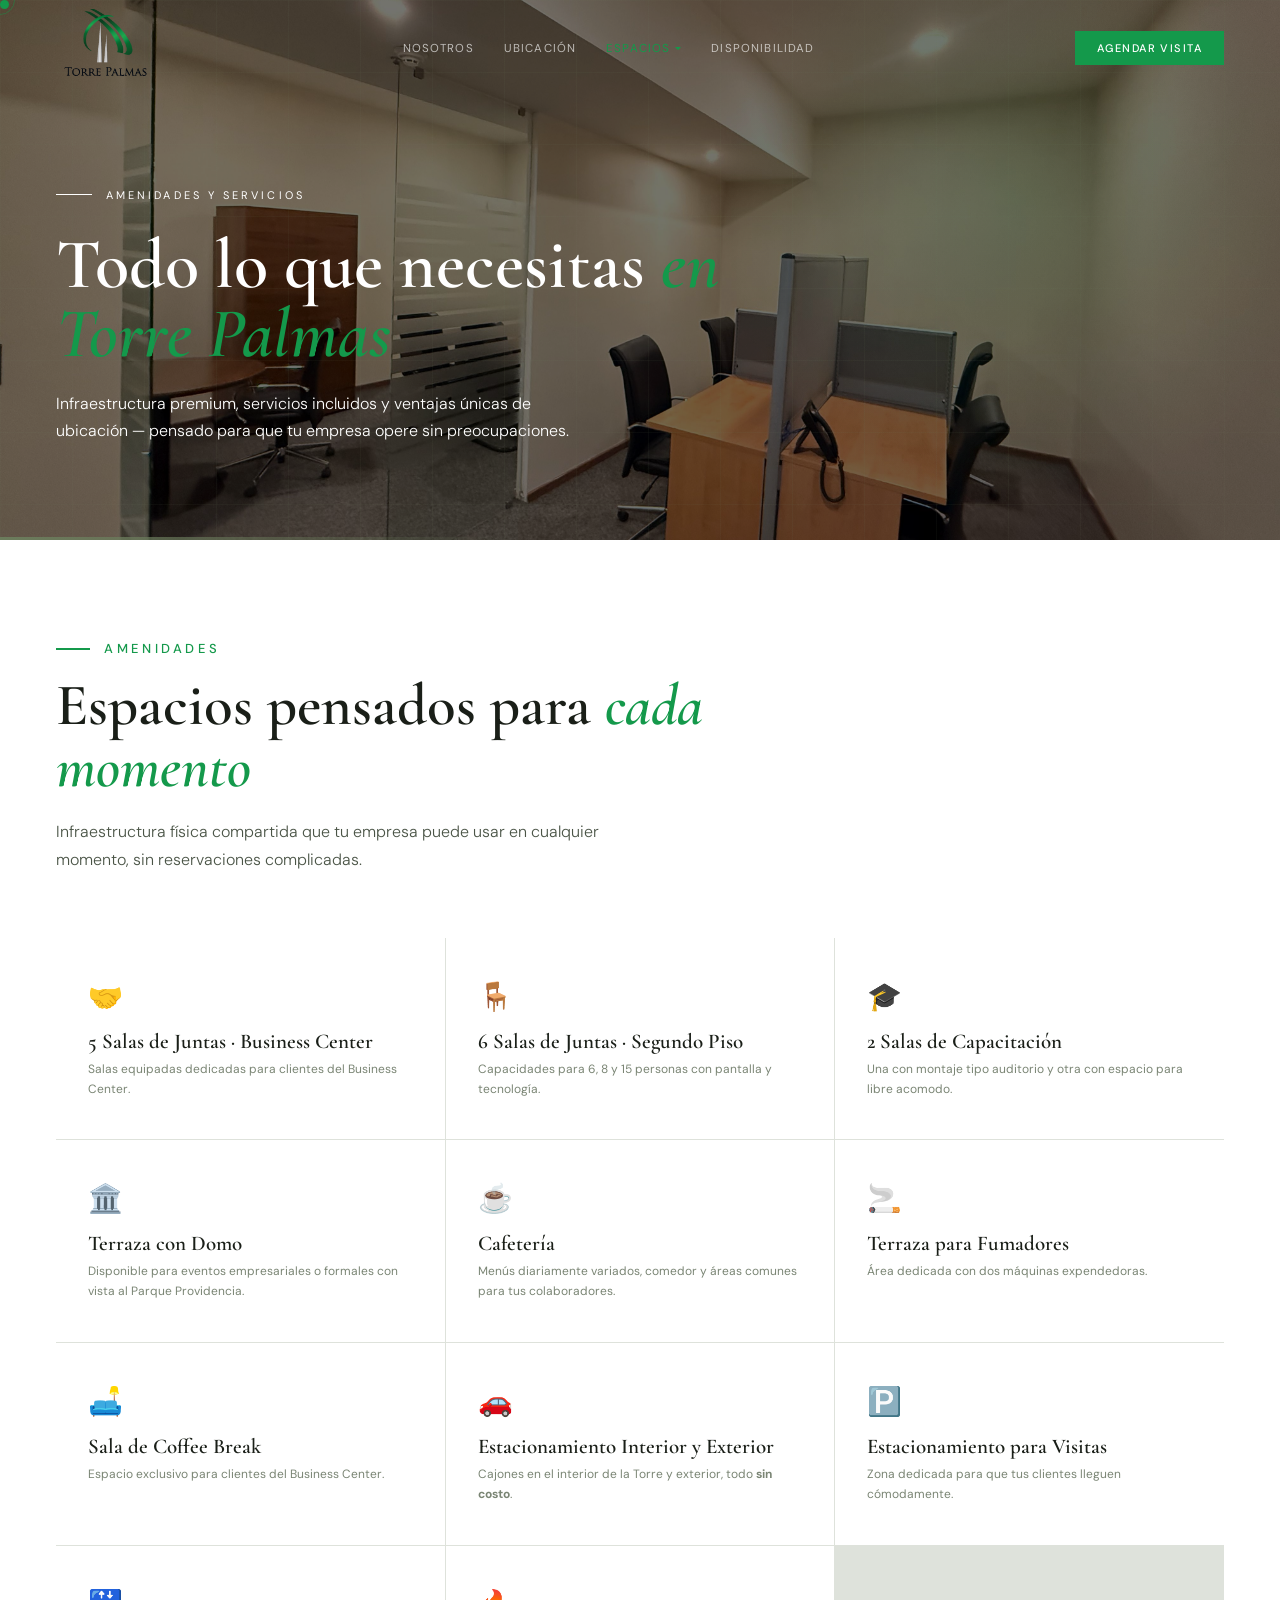
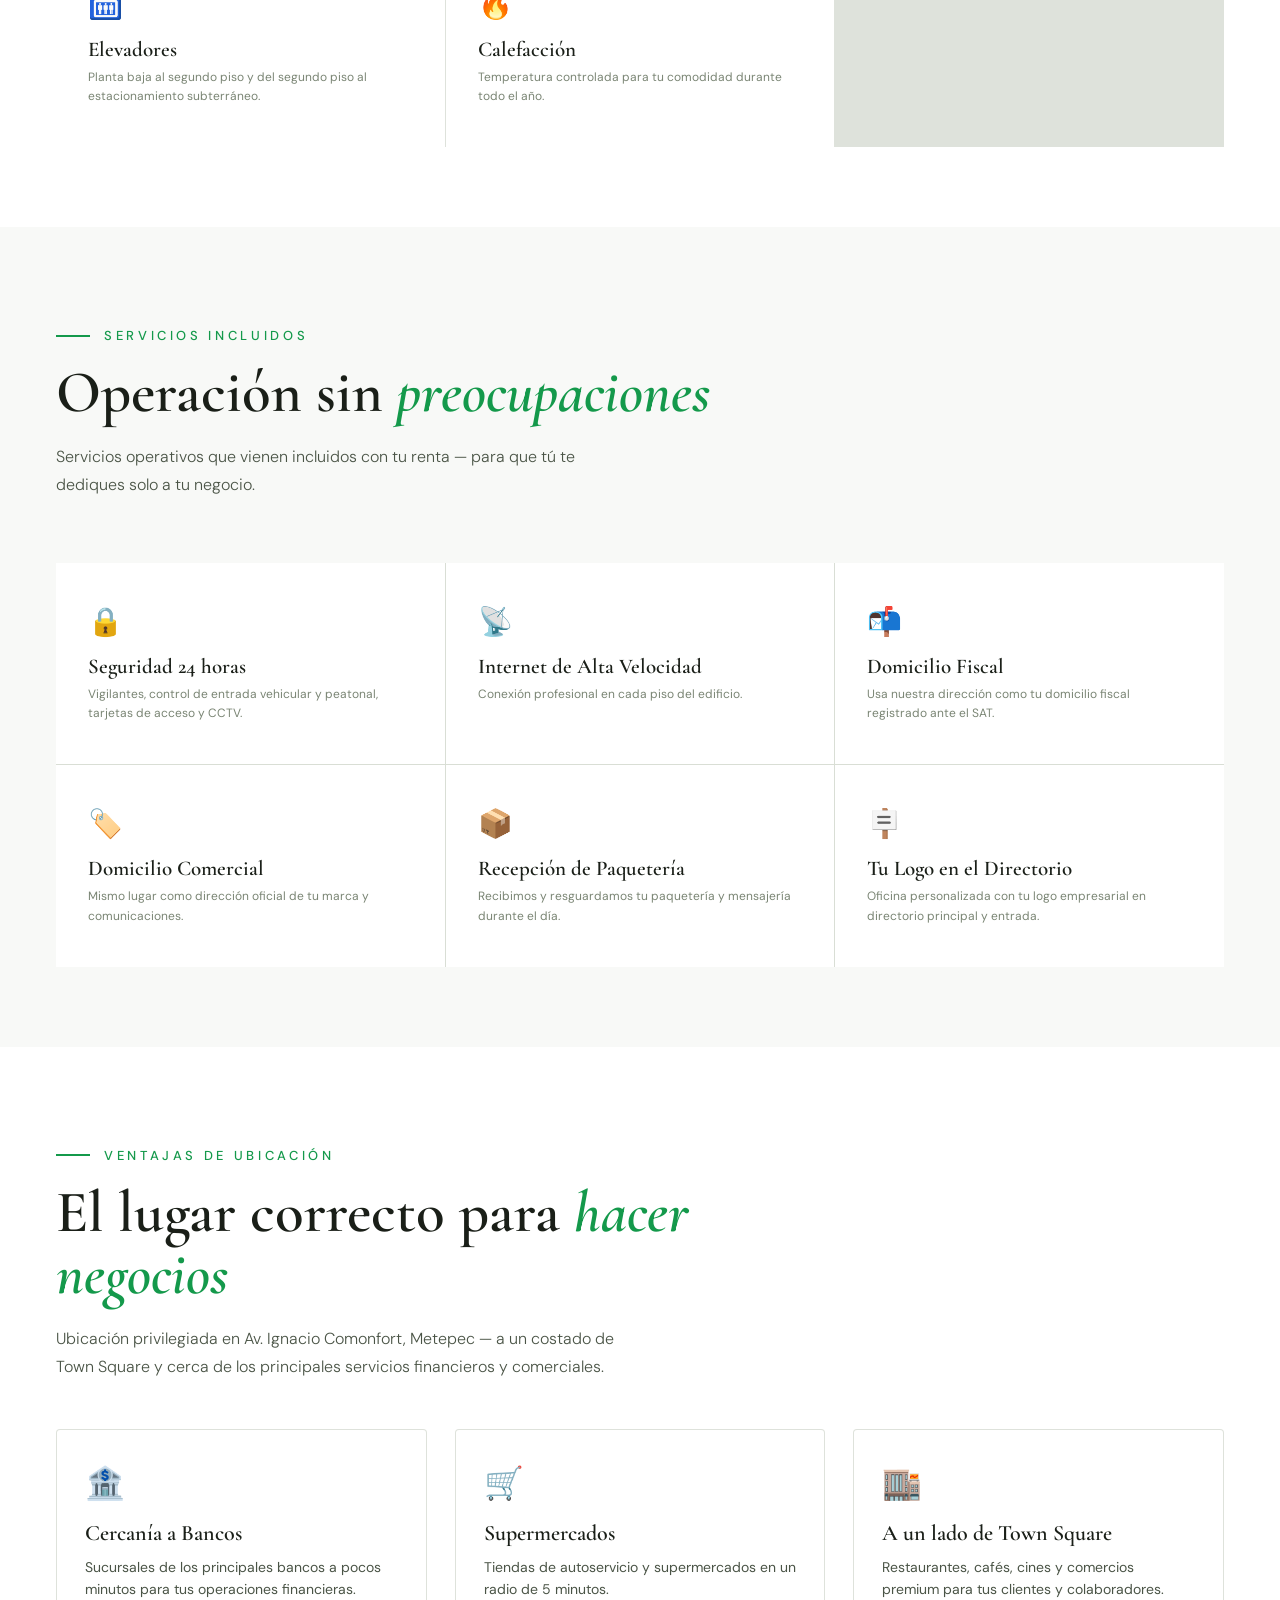
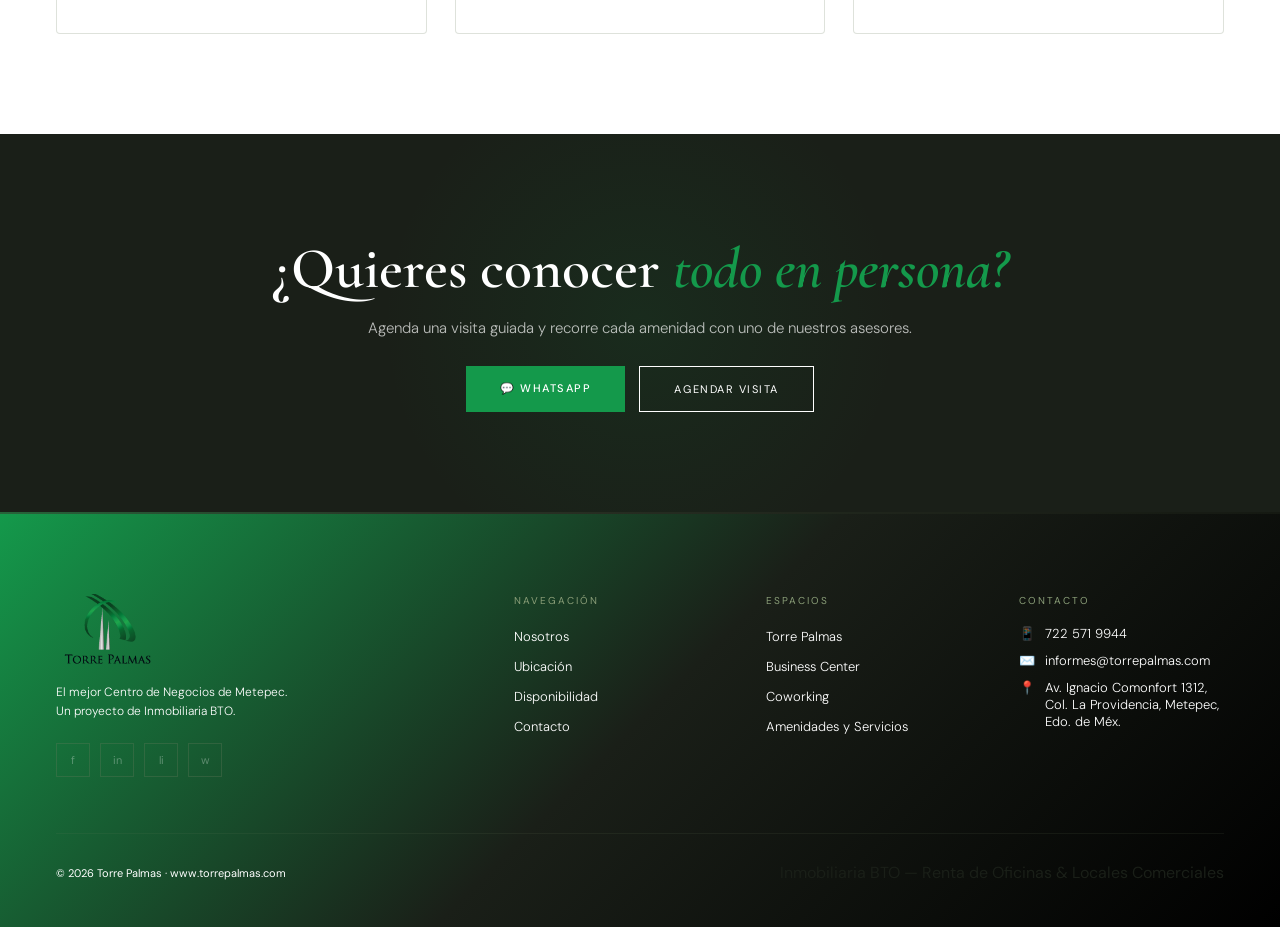
==== amenidades.html @ 3f79edcd "feat: nueva página Amenidades y Servicios Nueva página /amenidades.html con todo el inventario detal" ====
<!DOCTYPE html>
<html lang="es">
<head>
  <meta charset="UTF-8">
  <meta name="viewport" content="width=device-width, initial-scale=1.0">
  <title>Amenidades y Servicios — Torre Palmas | Centro de Negocios Metepec</title>
  <meta name="description" content="Conoce todas las amenidades y servicios incluidos en Torre Palmas: 11 salas de juntas, 2 de capacitación, terraza con domo, cafetería, seguridad 24h, internet alta velocidad y más.">
  <meta name="keywords" content="amenidades centro de negocios Metepec, servicios oficinas Metepec, salas de juntas Metepec, terraza eventos Metepec, estacionamiento Torre Palmas">
  <meta name="robots" content="index, follow">
  <meta name="theme-color" content="#14994b">
  <link rel="canonical" href="https://torrepalmas.com/amenidades.html">

  <!-- Open Graph -->
  <meta property="og:title" content="Amenidades y Servicios — Torre Palmas Metepec">
  <meta property="og:description" content="Todas las amenidades y servicios incluidos en Torre Palmas — el centro de negocios premium de Metepec.">
  <meta property="og:image" content="https://torrepalmas.com/images/all%20inclusive.jpeg">
  <meta property="og:url" content="https://torrepalmas.com/amenidades.html">
  <meta property="og:type" content="website">
  <meta property="og:site_name" content="Torre Palmas">
  <meta property="og:locale" content="es_MX">

  <!-- Twitter Card -->
  <meta name="twitter:card" content="summary_large_image">
  <meta name="twitter:title" content="Amenidades y Servicios — Torre Palmas">
  <meta name="twitter:description" content="Todas las amenidades y servicios incluidos en Torre Palmas Metepec.">
  <meta name="twitter:image" content="https://torrepalmas.com/images/all%20inclusive.jpeg">

  <!-- JSON-LD -->
  <script type="application/ld+json">
  {
    "@context": "https://schema.org",
    "@type": "WebPage",
    "name": "Amenidades y Servicios — Torre Palmas",
    "url": "https://torrepalmas.com/amenidades.html",
    "description": "Listado completo de amenidades, servicios y ventajas competitivas de Torre Palmas Metepec.",
    "about": { "@type": "LocalBusiness", "@id": "https://torrepalmas.com/#business", "name": "Torre Palmas" }
  }
  </script>

  <link rel="preconnect" href="https://fonts.googleapis.com">
  <link href="https://fonts.googleapis.com/css2?family=Cormorant+Garamond:ital,wght@0,300;0,400;0,600;1,300;1,400&family=DM+Sans:opsz,wght@9..40,300;9..40,400;9..40,500&display=swap" rel="stylesheet">
  <link rel="stylesheet" href="css/styles.css">
  <style>
    /* Hero */
    .product-page-hero { min-height: 60vh; position: relative; overflow: hidden; display: flex; flex-direction: column; justify-content: flex-end; padding: 72px 56px 96px; color: white; }
    .hero-bg { position: absolute; top: 0; left: 0; width: 100%; height: 100%; overflow: hidden; z-index: 0; }
    .hero-bg::before { content: ''; position: absolute; inset: 0; background-image: url('images/all%20inclusive.jpeg'); background-size: cover; background-position: center; z-index: 1; }
    .hero-bg::after { content: ''; position: absolute; inset: 0; background: rgba(0, 0, 0, 0.55); z-index: 2; }
    .hero-grid { position: absolute; inset: 0; background-image: linear-gradient(rgba(107,124,92,0.07) 1px, transparent 1px), linear-gradient(90deg, rgba(107,124,92,0.07) 1px, transparent 1px); background-size: 72px 72px; z-index: 2; }
    .hero-glow { position: absolute; top: -120px; right: -60px; width: 640px; height: 640px; background: radial-gradient(circle, rgba(20,153,75,0.13) 0%, transparent 68%); pointer-events: none; z-index: 2; }
    .hero-olive-accent { position: absolute; bottom: 0; left: 0; width: 40%; height: 3px; background: linear-gradient(to right, var(--olive), transparent); z-index: 3; }
    .hero-content { position: relative; z-index: 3; max-width: 720px; }
    .product-page-hero .hero-eyebrow { display: flex; align-items: center; gap: 14px; font-size: 11px; letter-spacing: 0.28em; text-transform: uppercase; color: white; margin-bottom: 28px; }
    .product-page-hero .hero-eyebrow::before { content: ''; display: block; width: 36px; height: 1px; background: white; }
    .product-page-hero .hero-h1 { font-family: 'Cormorant Garamond', serif; font-size: clamp(44px, 5.5vw, 80px); font-weight: 600; line-height: 0.98; margin-bottom: 22px; color: white; }
    .product-page-hero .hero-h1 em { font-style: italic; color: var(--green); }
    .product-page-hero .hero-sub { font-size: 16px; font-weight: 300; line-height: 1.7; max-width: 540px; opacity: 0.95; }

    /* CTA */
    .cta-section { padding: 100px 56px; background: var(--ink); text-align: center; position: relative; overflow: hidden; }
    .cta-section::before { content: ''; position: absolute; top: 50%; left: 50%; transform: translate(-50%, -50%); width: 520px; height: 520px; background: radial-gradient(circle, rgba(20,153,75,0.1) 0%, transparent 70%); }
    .cta-section > * { position: relative; z-index: 2; }
    .cta-title { font-family: 'Cormorant Garamond', serif; font-size: clamp(30px, 4.5vw, 60px); font-weight: 600; color: white; margin-bottom: 14px; }
    .cta-title em { font-style: italic; color: var(--green); }
    .cta-text { font-size: 15px; color: rgba(255,255,255,0.7); margin-bottom: 28px; }
    .cta-actions { display: flex; gap: 14px; justify-content: center; flex-wrap: wrap; }

    /* Vista de ventajas (location) */
    .ventajas-grid { display: grid; grid-template-columns: repeat(3, 1fr); gap: 28px; margin-top: 48px; }
    .ventaja-card { padding: 32px 28px; background: white; border: 1px solid var(--olive-border); border-radius: 4px; transition: transform 0.3s, box-shadow 0.3s, border-color 0.3s; }
    .ventaja-card:hover { transform: translateY(-4px); box-shadow: 0 14px 32px rgba(20,153,75,0.10); border-color: var(--green); }
    .ventaja-icon { font-size: 32px; margin-bottom: 16px; }
    .ventaja-title { font-family: 'Cormorant Garamond', serif; font-size: 22px; font-weight: 600; color: var(--ink); margin-bottom: 10px; line-height: 1.2; }
    .ventaja-desc { font-size: 14px; color: var(--ink-mid); line-height: 1.6; }

    @media (max-width: 768px) {
      nav { padding: 0 22px; }
      .nav-links, .nav-cta { display: none; }
      .hamburger { display: flex; }
      .product-page-hero { padding: 80px 22px; min-height: auto; }
      .section-light, .section-surface, .section-olive { padding: 80px 22px; }
      .ventajas-grid { grid-template-columns: 1fr; gap: 18px; }
      .cta-section { padding: 80px 22px; }
    }
  </style>
</head>
<body>

<div class="cursor" id="cursor"></div>
<div class="cursor-ring" id="cursorRing"></div>

<!-- NAV -->
<nav id="nav" class="light">
  <a href="index.html" class="nav-logo"><img src="images/logotipo-torre-palmas.png" alt="Torre Palmas" style="object-fit: contain;"></a>
  <ul class="nav-links">
    <li><a href="nosotros.html" class="nav-link" data-page="nosotros">Nosotros</a></li>
    <li><a href="ubicacion.html" class="nav-link" data-page="ubicacion">Ubicación</a></li>
    <li id="dropLi">
      <button class="nav-drop-btn nav-link active" id="dropBtn" data-page="espacios" onclick="toggleDrop();return false;">
        Espacios <span class="caret"></span>
      </button>
      <div class="nav-dropdown" id="navDropdown">
        <a href="torre-palmas.html"><span class="dd-icon">🏢</span>Torre Palmas</a>
        <div class="nav-dropdown-divider"></div>
        <a href="business-center.html"><span class="dd-icon">💼</span>Business Center</a>
        <div class="nav-dropdown-divider"></div>
        <a href="coworking.html"><span class="dd-icon">🤝</span>Coworking</a>
        <div class="nav-dropdown-divider"></div>
        <a href="amenidades.html"><span class="dd-icon">✨</span>Amenidades y Servicios</a>
      </div>
    </li>
    <li><a href="disponibilidad.html" class="nav-link" data-page="disponibilidad">Disponibilidad</a></li>
  </ul>
  <a href="contacto.html" class="nav-cta" style="text-decoration:none">Agendar Visita</a>
  <button class="hamburger" onclick="toggleMobileNav()" id="hamburger"><span></span><span></span><span></span></button>
</nav>

<div class="mobile-nav" id="mobileNav">
  <button class="mobile-nav-close" onclick="toggleMobileNav()" aria-label="Cerrar menú">&times;</button>
  <a href="nosotros.html">Nosotros</a>
  <a href="ubicacion.html">Ubicación</a>
  <div class="mobile-nav-section">
    <button class="mobile-nav-toggle" onclick="toggleMobileServiceMenu()">Espacios <span id="serviceCaretMobile">▼</span></button>
    <div class="mobile-nav-submenu" id="mobileServiceMenu">
      <a href="torre-palmas.html">Torre Palmas</a>
      <a href="business-center.html">Business Center</a>
      <a href="coworking.html">Coworking</a>
      <a href="amenidades.html">Amenidades y Servicios</a>
    </div>
  </div>
  <a href="disponibilidad.html">Disponibilidad</a>
  <a href="contacto.html">Contacto</a>
</div>

<!-- HERO -->
<div class="product-page-hero">
  <div class="hero-bg"></div>
  <div class="hero-grid"></div>
  <div class="hero-glow"></div>
  <div class="hero-olive-accent"></div>
  <div class="hero-content">
    <p class="hero-eyebrow">Amenidades y Servicios</p>
    <h1 class="hero-h1">Todo lo que necesitas <em>en Torre Palmas</em></h1>
    <p class="hero-sub">Infraestructura premium, servicios incluidos y ventajas únicas de ubicación — pensado para que tu empresa opere sin preocupaciones.</p>
  </div>
</div>

<!-- AMENIDADES (espacios físicos) -->
<div class="section-light" style="padding-top:100px;padding-bottom:80px">
  <p class="section-label">Amenidades</p>
  <h2 class="section-title">Espacios pensados para <em>cada momento</em></h2>
  <p class="section-body">Infraestructura física compartida que tu empresa puede usar en cualquier momento, sin reservaciones complicadas.</p>

  <div class="amenidades-grid">
    <div class="amenidad-item"><div class="amenidad-icon">🤝</div><div class="amenidad-title">5 Salas de Juntas · Business Center</div><div class="amenidad-desc">Salas equipadas dedicadas para clientes del Business Center.</div></div>
    <div class="amenidad-item"><div class="amenidad-icon">🪑</div><div class="amenidad-title">6 Salas de Juntas · Segundo Piso</div><div class="amenidad-desc">Capacidades para 6, 8 y 15 personas con pantalla y tecnología.</div></div>
    <div class="amenidad-item"><div class="amenidad-icon">🎓</div><div class="amenidad-title">2 Salas de Capacitación</div><div class="amenidad-desc">Una con montaje tipo auditorio y otra con espacio para libre acomodo.</div></div>
    <div class="amenidad-item"><div class="amenidad-icon">🏛️</div><div class="amenidad-title">Terraza con Domo</div><div class="amenidad-desc">Disponible para eventos empresariales o formales con vista al Parque Providencia.</div></div>
    <div class="amenidad-item"><div class="amenidad-icon">☕</div><div class="amenidad-title">Cafetería</div><div class="amenidad-desc">Menús diariamente variados, comedor y áreas comunes para tus colaboradores.</div></div>
    <div class="amenidad-item"><div class="amenidad-icon">🚬</div><div class="amenidad-title">Terraza para Fumadores</div><div class="amenidad-desc">Área dedicada con dos máquinas expendedoras.</div></div>
    <div class="amenidad-item"><div class="amenidad-icon">🛋️</div><div class="amenidad-title">Sala de Coffee Break</div><div class="amenidad-desc">Espacio exclusivo para clientes del Business Center.</div></div>
    <div class="amenidad-item"><div class="amenidad-icon">🚗</div><div class="amenidad-title">Estacionamiento Interior y Exterior</div><div class="amenidad-desc">Cajones en el interior de la Torre y exterior, todo <strong>sin costo</strong>.</div></div>
    <div class="amenidad-item"><div class="amenidad-icon">🅿️</div><div class="amenidad-title">Estacionamiento para Visitas</div><div class="amenidad-desc">Zona dedicada para que tus clientes lleguen cómodamente.</div></div>
    <div class="amenidad-item"><div class="amenidad-icon">🛗</div><div class="amenidad-title">Elevadores</div><div class="amenidad-desc">Planta baja al segundo piso y del segundo piso al estacionamiento subterráneo.</div></div>
    <div class="amenidad-item"><div class="amenidad-icon">🔥</div><div class="amenidad-title">Calefacción</div><div class="amenidad-desc">Temperatura controlada para tu comodidad durante todo el año.</div></div>
  </div>
</div>

<!-- SERVICIOS (operativos / incluidos) -->
<div class="section-surface" style="padding-top:100px;padding-bottom:80px">
  <p class="section-label">Servicios Incluidos</p>
  <h2 class="section-title">Operación sin <em>preocupaciones</em></h2>
  <p class="section-body">Servicios operativos que vienen incluidos con tu renta — para que tú te dediques solo a tu negocio.</p>

  <div class="amenidades-grid">
    <div class="amenidad-item"><div class="amenidad-icon">🔒</div><div class="amenidad-title">Seguridad 24 horas</div><div class="amenidad-desc">Vigilantes, control de entrada vehicular y peatonal, tarjetas de acceso y CCTV.</div></div>
    <div class="amenidad-item"><div class="amenidad-icon">📡</div><div class="amenidad-title">Internet de Alta Velocidad</div><div class="amenidad-desc">Conexión profesional en cada piso del edificio.</div></div>
    <div class="amenidad-item"><div class="amenidad-icon">📬</div><div class="amenidad-title">Domicilio Fiscal</div><div class="amenidad-desc">Usa nuestra dirección como tu domicilio fiscal registrado ante el SAT.</div></div>
    <div class="amenidad-item"><div class="amenidad-icon">🏷️</div><div class="amenidad-title">Domicilio Comercial</div><div class="amenidad-desc">Mismo lugar como dirección oficial de tu marca y comunicaciones.</div></div>
    <div class="amenidad-item"><div class="amenidad-icon">📦</div><div class="amenidad-title">Recepción de Paquetería</div><div class="amenidad-desc">Recibimos y resguardamos tu paquetería y mensajería durante el día.</div></div>
    <div class="amenidad-item"><div class="amenidad-icon">🪧</div><div class="amenidad-title">Tu Logo en el Directorio</div><div class="amenidad-desc">Oficina personalizada con tu logo empresarial en directorio principal y entrada.</div></div>
  </div>
</div>

<!-- VENTAJAS DE UBICACIÓN -->
<div class="section-light" style="padding-top:100px;padding-bottom:100px">
  <p class="section-label">Ventajas de Ubicación</p>
  <h2 class="section-title">El lugar correcto para <em>hacer negocios</em></h2>
  <p class="section-body">Ubicación privilegiada en Av. Ignacio Comonfort, Metepec — a un costado de Town Square y cerca de los principales servicios financieros y comerciales.</p>

  <div class="ventajas-grid">
    <div class="ventaja-card">
      <div class="ventaja-icon">🏦</div>
      <div class="ventaja-title">Cercanía a Bancos</div>
      <div class="ventaja-desc">Sucursales de los principales bancos a pocos minutos para tus operaciones financieras.</div>
    </div>
    <div class="ventaja-card">
      <div class="ventaja-icon">🛒</div>
      <div class="ventaja-title">Supermercados</div>
      <div class="ventaja-desc">Tiendas de autoservicio y supermercados en un radio de 5 minutos.</div>
    </div>
    <div class="ventaja-card">
      <div class="ventaja-icon">🏬</div>
      <div class="ventaja-title">A un lado de Town Square</div>
      <div class="ventaja-desc">Restaurantes, cafés, cines y comercios premium para tus clientes y colaboradores.</div>
    </div>
  </div>
</div>

<!-- CTA -->
<div class="cta-section">
  <h2 class="cta-title">¿Quieres conocer <em>todo en persona?</em></h2>
  <p class="cta-text">Agenda una visita guiada y recorre cada amenidad con uno de nuestros asesores.</p>
  <div class="cta-actions">
    <a href="https://wa.me/527225719944" class="btn-primary" target="_blank" rel="noopener" style="text-decoration:none">💬 WhatsApp</a>
    <a href="contacto.html" class="btn-outline-white" style="text-decoration:none">Agendar Visita</a>
  </div>
</div>

<!-- FOOTER -->
<footer>
  <div class="footer-grid">
    <div>
      <div class="footer-brand-name"><img src="images/logotipo-torre-palmas.png" alt="Torre Palmas"></div>
      <p class="footer-tagline">El mejor Centro de Negocios de Metepec.<br>Un proyecto de Inmobiliaria BTO.</p>
      <div class="footer-social">
        <a href="#" class="social-btn">f</a><a href="#" class="social-btn">in</a><a href="#" class="social-btn">li</a><a href="#" class="social-btn">w</a>
      </div>
    </div>
    <div>
      <p class="footer-col-title">Navegación</p>
      <ul class="footer-links">
        <li><a href="nosotros.html">Nosotros</a></li>
        <li><a href="ubicacion.html">Ubicación</a></li>
        <li><a href="disponibilidad.html">Disponibilidad</a></li>
        <li><a href="contacto.html">Contacto</a></li>
      </ul>
    </div>
    <div>
      <p class="footer-col-title">Espacios</p>
      <ul class="footer-links">
        <li><a href="torre-palmas.html">Torre Palmas</a></li>
        <li><a href="business-center.html">Business Center</a></li>
        <li><a href="coworking.html">Coworking</a></li>
        <li><a href="amenidades.html">Amenidades y Servicios</a></li>
      </ul>
    </div>
    <div>
      <p class="footer-col-title">Contacto</p>
      <div class="footer-contact-item"><span>📱</span><span>722 571 9944</span></div>
      <div class="footer-contact-item"><span>✉️</span><span>informes@torrepalmas.com</span></div>
      <div class="footer-contact-item"><span>📍</span><span>Av. Ignacio Comonfort 1312, Col. La Providencia, Metepec, Edo. de Méx.</span></div>
    </div>
  </div>
  <div class="footer-bottom">
    <p class="footer-copy">© 2026 Torre Palmas · www.torrepalmas.com</p>
    <p class="footer-by">Inmobiliaria <span>BTO</span> — Renta de Oficinas &amp; Locales Comerciales</p>
  </div>
</footer>

<script src="js/scripts.js"></script>
<script>
  document.addEventListener('DOMContentLoaded', () => {
    loadHeader();
  });
</script>
</body>
</html>
---- css/styles.css ----
/* Torre Palmas — Global Styles */

:root {
  /* Primario */
  --green:        #14994b;
  --green-dark:   #0e7a3b;
  --green-light:  #1db85a;
  --green-bg:     rgba(20,153,75,0.06);
  --green-border: rgba(20,153,75,0.18);

  /* Olivo — acento cálido */
  --olive:        #6b7c5c;
  --olive-light:  #8a9e78;
  --olive-pale:   #f1f4ee;
  --olive-mid:    rgba(107,124,92,0.15);
  --olive-border: rgba(107,124,92,0.22);

  /* Blancos y superficie */
  --white:        #ffffff;
  --surface:      #f8f9f7;
  --surface2:     #f2f5f0;
  --surface3:     #eaefe6;

  /* Texto oscuro */
  --ink:          #1a1f18;
  --ink-mid:      #4a5446;
  --ink-low:      #7a8574;

  /* Nav oscuro */
  --nav-bg:       rgba(26,31,24,0.50);

  /* Azul Coworking */
  --blue:         #1e90b8;
  --blue-light:   #4fb3d4;
  --blue-bg:      rgba(30,144,184,0.08);
}

*, *::before, *::after { box-sizing: border-box; margin: 0; padding: 0; }
html { scroll-behavior: smooth; }

body {
  font-family: 'DM Sans', sans-serif;
  background: var(--white);
  color: var(--ink);
  overflow-x: hidden;
  cursor: none;
}

/* ── CURSOR ── */
.cursor {
  width: 9px; height: 9px; background: var(--green);
  border-radius: 50%; position: fixed; top: 0; left: 0;
  pointer-events: none; z-index: 9999; transition: transform 0.1s;
}
.cursor-ring {
  width: 30px; height: 30px; border: 1px solid var(--green);
  border-radius: 50%; position: fixed; top: 0; left: 0;
  pointer-events: none; z-index: 9998;
  transition: all 0.3s cubic-bezier(0.25,0.46,0.45,0.94); opacity: 0.45;
}

/* ══════════════ NAV ══════════════ */
nav {
  position: fixed; top: 0; width: 100%; z-index: 500;
  padding: 0 56px; height: 96px;
  display: flex; align-items: center; justify-content: space-between;
  transition: background 0.4s, box-shadow 0.4s;
  background: transparent;
}
/* Logo bigger globally */
.nav-logo img { height: 72px !important; width: auto; transition: height 0.3s; }
@media (max-width: 768px) {
  nav { height: 80px; padding: 0 22px; }
  .nav-logo img { height: 56px !important; }
}

/* Compensar la altura del nav fijo en los heros de páginas internas
   y en el hero del home. El nav mide 96px (desktop) / 80px (móvil). */
.product-page-hero { padding-top: 128px !important; }
.product-page-hero .hero-eyebrow { margin-top: 0; }
#hero { padding-top: 128px !important; }
@media (max-width: 768px) {
  .product-page-hero { padding-top: 104px !important; }
  #hero { padding-top: 104px !important; }
}
nav.scrolled {
  background: var(--nav-bg);
  backdrop-filter: blur(20px);
  box-shadow: 0 1px 0 rgba(107,124,92,0.15);
}
nav.light { background: var(--white); box-shadow: 0 1px 0 var(--olive-border); }
nav.light .nav-logo { color: var(--ink); }
nav.light .nav-links > li > a,
nav.light .nav-links > li > button.nav-drop-btn { color: var(--ink-mid); }
nav.light .nav-links > li > a:hover,
nav.light .nav-links > li > button.nav-drop-btn:hover,
nav.light .nav-links > li > a.active,
nav.light .nav-links > li > button.nav-drop-btn.active { color: var(--green); }
nav.light .hamburger span { background: var(--ink); }

.nav-logo {
  font-family: 'Cormorant Garamond', serif;
  font-size: 22px; font-weight: 600; letter-spacing: 0.07em;
  color: var(--white); text-decoration: none; cursor: none;
  transition: color 0.3s;
}
.nav-logo span { color: var(--green); }

.nav-links { display: flex; gap: 4px; list-style: none; align-items: center; }
.nav-links > li { position: relative; }
.nav-links > li > a, .nav-links > li > button.nav-drop-btn {
  font-size: 11.5px; font-weight: 400; letter-spacing: 0.1em; text-transform: uppercase;
  color: rgba(255,255,255,0.65); text-decoration: none; background: none; border: none;
  padding: 8px 13px; cursor: none; font-family: 'DM Sans', sans-serif;
  transition: color 0.2s; display: flex; align-items: center; gap: 5px;
}
.nav-links > li > a:hover,
.nav-links > li > button.nav-drop-btn:hover,
.nav-links > li > a.active,
.nav-links > li > button.nav-drop-btn.active { color: var(--green); }
.nav-drop-btn .caret {
  width: 0; height: 0;
  border-left: 3.5px solid transparent; border-right: 3.5px solid transparent;
  border-top: 3.5px solid currentColor;
  transition: transform 0.25s; flex-shrink: 0;
}
.nav-links > li.open .caret { transform: rotate(180deg); }

.nav-dropdown {
  position: absolute; top: calc(100% + 6px); left: 0;
  min-width: 210px; background: var(--white);
  box-shadow: 0 8px 32px rgba(26,31,24,0.1), 0 1px 0 var(--olive-border);
  border: 1px solid var(--olive-border); padding: 6px 0;
  opacity: 0; pointer-events: none;
  transform: translateY(-6px); transition: opacity 0.22s, transform 0.22s;
}
.nav-links > li.open .nav-dropdown { opacity: 1; pointer-events: all; transform: none; }
.nav-dropdown a {
  display: flex; align-items: center; gap: 11px;
  padding: 11px 18px; font-size: 12px; font-weight: 400;
  letter-spacing: 0.07em; text-transform: uppercase;
  color: var(--ink-mid); text-decoration: none; cursor: none;
  transition: color 0.2s, background 0.2s;
}
.nav-dropdown a:hover { color: var(--green); background: var(--olive-pale); }
.nav-dropdown a .dd-icon { font-size: 14px; }
.nav-dropdown-divider { height: 1px; background: var(--olive-border); margin: 4px 0; }

.nav-cta {
  background: var(--green); color: var(--white);
  padding: 10px 22px; font-size: 11px; font-weight: 500;
  letter-spacing: 0.13em; text-transform: uppercase;
  border: none; cursor: none; font-family: 'DM Sans', sans-serif;
  transition: background 0.25s; margin-left: 10px;
}
.nav-cta:hover { background: var(--green-dark); }

.hamburger { display: none; flex-direction: column; gap: 5px; background: none; border: none; cursor: none; padding: 4px; }
.hamburger span { display: block; width: 24px; height: 1px; background: var(--white); transition: all 0.3s; }

/* ── PAGE SYSTEM ── */
.page { display: none; }
.page.active { display: block; }

/* ── BUTTONS ── */
.btn-primary {
  background: var(--green); color: var(--white);
  padding: 15px 34px; font-size: 11px; font-weight: 500;
  letter-spacing: 0.14em; text-transform: uppercase;
  border: none; cursor: none; font-family: 'DM Sans', sans-serif;
  transition: background 0.25s, transform 0.25s;
  text-decoration: none; display: inline-block;
}
.btn-primary:hover { background: var(--green-dark); transform: translateY(-2px); }

.btn-outline-white {
  background: transparent; color: var(--white);
  padding: 15px 34px; font-size: 11px; font-weight: 400;
  letter-spacing: 0.14em; text-transform: uppercase;
  border: 1px solid var(--white); cursor: none;
  font-family: 'DM Sans', sans-serif; transition: border-color 0.25s, color 0.25s;
  text-decoration: none; display: inline-block;
}
.btn-outline-white:hover { border-color: var(--white); color: var(--white); opacity: 0.8; }

.btn-outline-dark {
  background: transparent; color: var(--ink);
  padding: 15px 34px; font-size: 11px; font-weight: 400;
  letter-spacing: 0.14em; text-transform: uppercase;
  border: 1px solid rgba(26,31,24,0.25); cursor: none;
  font-family: 'DM Sans', sans-serif; transition: border-color 0.25s, color 0.25s;
  text-decoration: none; display: inline-block;
}
.btn-outline-dark:hover { border-color: var(--green); color: var(--green); }

.btn-outline-olive {
  background: transparent; color: var(--olive);
  padding: 15px 34px; font-size: 11px; font-weight: 400;
  letter-spacing: 0.14em; text-transform: uppercase;
  border: 1px solid var(--olive-border); cursor: none;
  font-family: 'DM Sans', sans-serif; transition: all 0.25s;
  text-decoration: none; display: inline-block;
}
.btn-outline-olive:hover { border-color: var(--olive); background: var(--olive-pale); }

/* ── SECTIONS ── */
.section-light { padding: 120px 56px; background: var(--white); }
.section-surface { padding: 120px 56px; background: var(--surface); }
.section-surface2 { padding: 120px 56px; background: var(--surface2); }
.section-olive { padding: 120px 56px; background: var(--olive-pale); }
.section-dark { padding: 120px 56px; background: var(--ink); }

.section-label {
  font-size: 13px; font-weight: 500; letter-spacing: 0.28em; text-transform: uppercase;
  color: var(--green); display: flex; align-items: center; gap: 14px; margin-bottom: 18px;
}
.section-label::before { content:''; display:block; width:34px; height:2px; background:var(--green); }
.section-label.on-dark { color: var(--green-light); }
.section-label.on-dark::before { background: var(--green-light); }
.section-label.olive { color: var(--olive); }
.section-label.olive::before { background: var(--olive); }
.section-label.blue { color: var(--blue); }
.section-label.blue::before { background: var(--blue); }

/* ── TITLE STYLES WITH EM ── */
.section-title, .product-page-hero .hero-h1, .cta-title, .hero-h1 {
  font-family: 'Cormorant Garamond', serif;
  font-weight: 600;
}
.section-title em, .product-page-hero .hero-h1 em, .cta-title em, .hero-h1 em {
  font-style: italic;
  color: var(--green);
}

.section-title {
  font-size: clamp(40px, 4.6vw, 68px); line-height: 1.06; color: var(--ink); max-width: 760px;
}
.section-title em { font-style: italic; color: var(--green); }
.section-title.green { color: var(--green); }
.section-title.green em { color: var(--green-dark); }
.section-title.on-dark { color: var(--white); }
.section-title.on-dark em { color: var(--green); }
/* Subtítulo destacado (h3 / etiquetas grandes verdes) */
.subtitle-green { font-family: 'Cormorant Garamond', serif; font-weight: 600; font-size: clamp(22px, 2.4vw, 32px); color: var(--green); line-height: 1.2; margin-bottom: 14px; }

.section-body { font-size: 16px; font-weight: 300; color: var(--ink-mid); line-height: 1.75; max-width: 560px; margin-top: 18px; }
.section-body.on-dark { color: rgba(255,255,255,0.5); }

/* ── FOOTER ── */
footer { padding:80px 56px 44px; background: linear-gradient(135deg, var(--green) 0%, var(--ink) 50%, #000 100%); border-top:2px solid rgba(107,124,92,0.2); }
.footer-grid { display:grid; grid-template-columns:2fr 1fr 1fr 1fr; gap:48px; margin-bottom:56px; }
.footer-brand-name { font-family:'Cormorant Garamond',serif; font-size:26px; font-weight:600; color:var(--white); margin-bottom:7px; }
.footer-brand-name img { height: 75px; object-fit: contain; }
.footer-tagline { font-size:12px; font-weight:300; color:var(--white); line-height:1.6; margin-bottom:22px; }
.footer-social { display:flex; gap:10px; }
.social-btn { width:34px; height:34px; border:1px solid rgba(107,124,92,0.3); display:flex; align-items:center; justify-content:center; font-size:11px; color:rgba(255,255,255,0.3); cursor:none; text-decoration:none; transition:all 0.25s; }
.social-btn:hover { border-color:var(--olive-light); color:var(--olive-light); }
.footer-col-title { font-size:10px; letter-spacing:0.2em; text-transform:uppercase; color:var(--olive-light); margin-bottom:18px; }
.footer-links { list-style:none; display:flex; flex-direction:column; gap:9px; }
.footer-links a { font-size:13px; font-weight:300; color:var(--white); text-decoration:none; cursor:none; transition:color 0.25s; }
.footer-links a:hover { color:var(--olive-light); }
.footer-contact-item { display:flex; gap:10px; margin-bottom:10px; font-size:13px; font-weight:300; color:var(--white); }
.footer-bottom { padding-top:28px; border-top:1px solid rgba(107,124,92,0.12); display:flex; justify-content:space-between; align-items:center; }
.footer-copy { font-size:11px; color:var(--white); }

/* ── MOBILE NAV ── */
.mobile-nav { display:flex; position:fixed; inset:0; background:rgba(26,31,24,0.99); backdrop-filter:blur(0px); z-index:999; flex-direction:column; align-items:center; justify-content:center; gap:28px; overflow-y:auto; opacity:0; visibility:hidden; pointer-events:none; transform:scale(1.06); transition:opacity 0.4s ease, visibility 0.4s ease, transform 0.55s cubic-bezier(0.22,1,0.36,1), backdrop-filter 0.5s ease; }
.mobile-nav.open { opacity:1; visibility:visible; pointer-events:auto; transform:scale(1); backdrop-filter:blur(20px); }
.mobile-nav > * { opacity:0; transform:translateY(26px); transition:opacity 0.5s ease, transform 0.55s cubic-bezier(0.22,1,0.36,1); }
.mobile-nav.open > * { opacity:1; transform:translateY(0); }
.mobile-nav.open > *:nth-child(1) { transition-delay:0.10s; }
.mobile-nav.open > *:nth-child(2) { transition-delay:0.16s; }
.mobile-nav.open > *:nth-child(3) { transition-delay:0.22s; }
.mobile-nav.open > *:nth-child(4) { transition-delay:0.28s; }
.mobile-nav.open > *:nth-child(5) { transition-delay:0.34s; }
.mobile-nav.open > *:nth-child(6) { transition-delay:0.40s; }
.mobile-nav.open > *:nth-child(7) { transition-delay:0.46s; }
.mobile-nav-close { position:absolute; top:22px; right:24px; width:44px; height:44px; display:flex; align-items:center; justify-content:center; background:none; border:none; color:var(--white); font-size:40px; line-height:1; cursor:none; transition:color 0.25s, transform 0.25s; }
.mobile-nav-close:hover { color:var(--green); transform:rotate(90deg); }
.mobile-nav a { font-family:'Cormorant Garamond',serif; font-size:30px; font-weight:300; color:var(--white); text-decoration:none; cursor:none; transition:color 0.25s; }
.mobile-nav a:hover { color:var(--green); }
.mobile-nav-section { position:relative; }
.mobile-nav-toggle { font-family:'Cormorant Garamond',serif; font-size:30px; font-weight:300; color:var(--white); background:none; border:none; cursor:none; transition:color 0.25s; padding:0; display:flex; align-items:center; gap:8px; }
.mobile-nav-toggle:hover { color:var(--green); }
.mobile-nav-submenu { display:none; flex-direction:column; gap:16px; margin-top:16px; padding-top:16px; border-top:1px solid rgba(255,255,255,0.2); }
.mobile-nav-submenu.open { display:flex; }
.mobile-nav-submenu a { font-size:22px; color:rgba(255,255,255,0.8); }
.mobile-nav-submenu a:hover { color:var(--green); }

/* ── ANIMATIONS ── */
@keyframes fadeUp { from{opacity:0;transform:translateY(28px)} to{opacity:1;transform:translateY(0)} }
.fade-in { opacity:0; transform:translateY(22px); transition:opacity 0.7s, transform 0.7s; }
.fade-in.visible { opacity:1; transform:none; }

/* Entrada de los heros de página (igual que el hero de inicio) */
.product-page-hero .hero-eyebrow,
.product-page-hero .hero-h1,
.product-page-hero .hero-sub,
.product-page-hero .hero-actions { opacity:0; animation:fadeUp 0.8s ease forwards; }
.product-page-hero .hero-eyebrow { animation-delay:0.15s; }
.product-page-hero .hero-h1 { animation-delay:0.30s; }
.product-page-hero .hero-sub { animation-delay:0.45s; }
.product-page-hero .hero-actions { animation-delay:0.60s; }

/* Aparición al hacer scroll (activada por JS con .reveal-in) */
.reveal { opacity:0; transform:translateY(28px); transition:opacity 0.7s ease, transform 0.7s cubic-bezier(0.22,1,0.36,1); }
.reveal.reveal-in { opacity:1; transform:none; }

@media (prefers-reduced-motion: reduce) {
  .product-page-hero .hero-eyebrow,
  .product-page-hero .hero-h1,
  .product-page-hero .hero-sub,
  .product-page-hero .hero-actions { animation:none; opacity:1; }
  .reveal { transition:none; opacity:1; transform:none; }
}

/* ── NOSOTROS SECTION ── */
.numbers-grid { display:grid; grid-template-columns:1fr 1fr; gap:1px; background:var(--olive-border); margin-top:44px; }
.num-item { background:var(--olive-pale); padding:38px 30px; }
.num-big { font-family:'Cormorant Garamond',serif; font-size:52px; font-weight:600; color:var(--olive); line-height:1; }
.num-text { font-size:12px; font-weight:400; color:var(--ink-low); margin-top:7px; }
.valor-items { display:flex; flex-direction:column; gap:18px; margin-top:44px; }
.valor-item { padding:22px 26px; border:1px solid var(--olive-border); background:var(--white); transition:border-color 0.3s, background 0.3s, color 0.3s; }
.valor-item:hover { border-color:var(--green); background:var(--green); }
.valor-item:hover .valor-title { color: var(--white); }
.valor-item:hover .valor-text { color: var(--white); }
.valor-title { font-family:'Cormorant Garamond',serif; font-size:19px; font-weight:600; color:var(--ink); margin-bottom:7px; }
.valor-text { font-size:13px; font-weight:400; color:var(--ink-low); line-height:1.6; }

/* ── SERVICES & OFFICE ── */
.services-grid { display: grid; grid-template-columns: repeat(4,1fr); gap: 1px; background: var(--olive-border); margin-top: 44px; }
.service-item { background: var(--white); padding: 28px 22px; display: flex; align-items: flex-start; gap: 12px; transition: background 0.25s; }
.service-item:hover { background: var(--olive-pale); }
.service-icon { font-size: 17px; flex-shrink: 0; }
.service-text { font-size:13px; font-weight:400; color:var(--ink-mid); line-height:1.5; }

.office-table { width:100%; border-collapse:collapse; margin-top:44px; }
.office-table th { font-size:10px; letter-spacing:0.2em; text-transform:uppercase; color:var(--olive); padding:14px 22px; text-align:left; border-bottom:1px solid var(--olive-border); }
.office-table td { padding:18px 22px; font-size:14px; font-weight:300; color:var(--ink-mid); border-bottom:1px solid var(--surface3); transition:background 0.2s; }
.office-table tr:hover td { background:var(--olive-pale); }
.office-table td:first-child { font-family:'Cormorant Garamond',serif; font-size:18px; color:var(--ink); }
.status-dot { width:8px; height:8px; background:var(--green); border-radius:50%; display:inline-block; margin-right:7px; }
.status-dot.yellow { background:#d97706; }

/* ── LOCATION CARDS ── */
.surround-card { padding:40px; background:var(--white); border:1px solid var(--olive-border); transition:border-color 0.3s, box-shadow 0.3s, background 0.3s, color 0.3s; cursor:none; }
.surround-card:hover { border-color:var(--green); box-shadow:0 12px 32px rgba(20,153,75,0.06); background: var(--green); }
.surround-card:hover .surround-title { color: var(--white); }
.surround-card:hover .surround-text { color: var(--white); }
.surround-icon { font-size: 28px; margin-bottom: 14px; display: block; }
.surround-title { font-family:'Cormorant Garamond',serif; font-size:21px; font-weight:600; color:var(--ink); margin-bottom:6px; }
.surround-text { font-size:12px; color:var(--ink-low); line-height:1.65; }

/* ── PRICE HIGHLIGHT ── */
.price-highlight { padding:88px 56px; background:var(--ink); border-top:1px solid rgba(107,124,92,0.2); text-align:center; position:relative; overflow:hidden; }
.price-highlight::before { content:''; position:absolute; top:50%; left:50%; transform:translate(-50%,-50%); width:480px; height:480px; background:radial-gradient(circle, rgba(20,153,75,0.1) 0%, transparent 70%); }
.price-highlight > * { position:relative; z-index:2; }
.price-main { font-family:'Cormorant Garamond',serif; font-size:clamp(56px, 9vw, 112px); font-weight:600; color:var(--green); line-height:1; }
.price-label { font-size:14px; font-weight:300; color:rgba(255,255,255,0.45); margin-top:10px; }
.price-note { font-size:11px; color:rgba(107,124,92,0.6); margin-top:7px; letter-spacing:0.08em; }

/* ── CTA DARK ── */
.cta-section { padding:100px 56px; background:var(--ink); text-align:center; position:relative; overflow:hidden; }
.cta-section::before { content:''; position:absolute; top:50%; left:50%; transform:translate(-50%,-50%); width:520px; height:520px; background:radial-gradient(circle, rgba(20,153,75,0.1) 0%, transparent 70%); }
.cta-section > * { position:relative; z-index:2; }
.cta-title { font-family:'Cormorant Garamond',serif; font-size:clamp(30px, 4.5vw, 66px); font-weight:600; color:var(--white); margin-bottom:14px; }
.cta-title em { font-style:italic; color:var(--green); }
.cta-text { font-size:15px; font-weight:300; color:rgba(255,255,255,0.45); margin-bottom:44px; }
.cta-actions { display:flex; gap:14px; justify-content:center; flex-wrap:wrap; }

/* ── WHY CHOOSE & AMENITIES ── */
.why-grid { display: grid; grid-template-columns: 1fr 1fr; gap: 20px; margin-top: 44px; }
.why-item { padding: 28px; border: 1px solid var(--olive-border); background: var(--white); transition: border-color 0.3s, box-shadow 0.3s, background 0.3s, color 0.3s; }
.why-item:hover { border-color: var(--green); box-shadow: 0 8px 24px rgba(20,153,75,0.07); background: var(--green); }
.why-item:hover .why-item-title { color: var(--white); }
.why-item:hover .why-item-text { color: var(--white); }
.why-icon { font-size: 20px; margin-bottom: 10px; }
.why-item-title { font-family:'Cormorant Garamond',serif; font-size:18px; font-weight:600; color:var(--ink); margin-bottom:6px; }
.why-item-text { font-size:12px; font-weight:400; color:var(--ink-low); line-height:1.6; }

.amenidades-grid { display: grid; grid-template-columns: repeat(3,1fr); gap: 1px; background: var(--olive-border); margin-top: 64px; }
.amenidad-item { background: var(--white); padding: 40px 32px; transition: background 0.3s, color 0.3s; cursor: none; }
.amenidad-item:hover { background: var(--green); color: var(--white); }
.amenidad-item:hover .amenidad-title { color: var(--white); }
.amenidad-item:hover .amenidad-desc { color: var(--white); }
.amenidad-icon { font-size: 28px; margin-bottom: 14px; }
.amenidad-title { font-family:'Cormorant Garamond',serif; font-size:21px; font-weight:600; color:var(--ink); margin-bottom:6px; }
.amenidad-desc { font-size:12px; font-weight:400; color:var(--ink-low); line-height:1.65; }

.olive-band { background: var(--olive-pale); border-top: 1px solid var(--olive-border); border-bottom: 1px solid var(--olive-border); padding: 72px 56px; display: grid; grid-template-columns: repeat(4,1fr); gap: 0; }
.olive-band-item { padding: 0 32px; border-right: 1px solid var(--olive-border); text-align: center; }
.olive-band-item:first-child { padding-left: 0; }
.olive-band-item:last-child { border-right: none; padding-right: 0; }
.olive-band-num { font-family:'Cormorant Garamond',serif; font-size:52px; font-weight:600; color:var(--olive); line-height:1; }
.olive-band-label { font-size:11px; letter-spacing:0.12em; text-transform:uppercase; color:var(--ink-low); margin-top:8px; }

/* ── FILTERS & RESULTS ── */
.filters-bar { padding:60px 56px; background:var(--surface); border-bottom:1px solid var(--olive-border); }
.filters-row { display:flex; gap:14px; align-items:flex-end; flex-wrap:wrap; }
.filter-group { display:flex; flex-direction:column; gap:7px; flex:1; min-width:150px; }
.filter-label { font-size:10px; letter-spacing:0.2em; text-transform:uppercase; color:var(--olive); }
.filter-select { background:var(--white); border:1px solid var(--olive-border); color:var(--ink); padding:11px 14px; font-size:13px; font-family:'DM Sans',sans-serif; cursor:none; appearance:none; outline:none; transition:border-color 0.25s; }
.filter-select:focus { border-color:var(--green); }
.filter-btn { background:var(--green); color:var(--white); padding:11px 28px; font-size:11px; font-weight:500; letter-spacing:0.14em; text-transform:uppercase; border:none; cursor:none; font-family:'DM Sans',sans-serif; transition:background 0.25s; height:44px; }
.filter-btn:hover { background:var(--green-dark); }

.results-section { padding: 72px 56px; }
.results-header { display:flex; align-items:baseline; justify-content:space-between; margin-bottom:40px; }
.results-count { font-size:12px; font-weight:300; color:var(--ink-low); letter-spacing:0.1em; }
.results-grid { display:grid; grid-template-columns:repeat(3,1fr); gap:24px; }
.result-card { background:var(--white); border:1px solid var(--olive-border); padding:36px 30px; transition:border-color 0.3s, transform 0.3s, box-shadow 0.3s, background 0.3s, color 0.3s; cursor:none; }
.result-card:hover { border-color:var(--green); transform:translateY(-4px); box-shadow:0 20px 48px rgba(20,153,75,0.07); background: var(--green); }
.result-card:hover .result-card-tag { color: var(--white); }
.result-card:hover .result-card-title { color: var(--white); }
.result-card:hover .result-card-size { color: var(--white); }
.result-card:hover .result-features li { color: var(--white); }
.result-card:hover .result-card-price { color: var(--white); }
.result-card:hover .result-card-price-label { color: var(--white); }
.result-card:hover .btn-sm-green { border-color: var(--white); color: var(--white); background: transparent; }
.result-card:hover .btn-sm-olive { border-color: var(--white); color: var(--white); background: transparent; }
.result-card-tag { font-size:9px; letter-spacing:0.28em; text-transform:uppercase; color:var(--olive); margin-bottom:10px; }
.avail-badge { display:inline-flex; align-items:center; gap:6px; padding:4px 10px; font-size:9px; letter-spacing:0.1em; text-transform:uppercase; margin-bottom:18px; }
.avail-badge.green { border:1px solid var(--green); color:var(--green); }
.avail-badge.yellow { border:1px solid #d97706; color:#d97706; }
.result-card-title { font-family:'Cormorant Garamond',serif; font-size:25px; font-weight:600; color:var(--ink); margin-bottom:6px; }
.result-card-size { font-size:12px; font-weight:400; color:var(--ink-low); margin-bottom:22px; }
.result-features { list-style:none; margin-bottom:28px; }
.result-features li { font-size:12px; font-weight:400; color:var(--ink-mid); padding:5px 0; border-bottom:1px solid var(--surface3); display:flex; gap:8px; }
.result-features li::before { content:'·'; color:var(--olive); }
.result-card-price { font-family:'Cormorant Garamond',serif; font-size:28px; font-weight:300; color:var(--green); margin-bottom:3px; }
.result-card-price-label { font-size:11px; color:var(--ink-low); margin-bottom:22px; }
.result-actions { display:flex; gap:8px; flex-wrap:wrap; }
.btn-sm-green { padding:9px 18px; font-size:10px; letter-spacing:0.12em; text-transform:uppercase; border:1px solid var(--green); color:var(--green); background:transparent; cursor:none; font-family:'DM Sans',sans-serif; transition:all 0.25s; }
.btn-sm-green:hover { background:var(--green); color:var(--white); }
.btn-sm-olive { padding:9px 18px; font-size:10px; letter-spacing:0.12em; text-transform:uppercase; border:1px solid var(--olive-border); color:var(--ink-mid); background:transparent; cursor:none; font-family:'DM Sans',sans-serif; transition:all 0.25s; }
.btn-sm-olive:hover { border-color:var(--olive); color:var(--olive); }

/* ── CONTACT SECTION ── */
.contact-section { display:grid; grid-template-columns:1fr 1fr; gap:80px; }
.contact-channels { display:flex; flex-direction:column; gap:16px; margin-top:44px; }
.channel-card { border:1px solid var(--olive-border); padding:22px 26px; display:flex; align-items:center; gap:18px; transition:border-color 0.3s, background 0.3s, color 0.3s; cursor:none; text-decoration:none; }
.channel-card:hover { border-color:var(--green); background:var(--green); }
.channel-card:hover .channel-type { color: var(--white); }
.channel-card:hover .channel-value { color: var(--white); }
.channel-card:hover .channel-hours { color: var(--white); }
.channel-icon { font-size:22px; }
.channel-info { flex:1; }
.channel-type { font-size:10px; letter-spacing:0.2em; text-transform:uppercase; color:var(--olive); margin-bottom:3px; }
.channel-value { font-family:'Cormorant Garamond',serif; font-size:20px; font-weight:600; color:var(--ink); }
.channel-hours { font-size:11px; color:var(--ink-low); margin-top:2px; }
.channel-arrow { color:var(--green); opacity:0; transition:opacity 0.3s; }
.channel-card:hover .channel-arrow { opacity:1; }
.contact-form { display:flex; flex-direction:column; gap:14px; }
.form-row { display:grid; grid-template-columns:1fr 1fr; gap:14px; }
.form-group { display:flex; flex-direction:column; gap:7px; }
.form-label { font-size:10px; letter-spacing:0.2em; text-transform:uppercase; color:var(--olive); }
.form-input, .form-select, .form-textarea { background:var(--surface); border:1px solid var(--olive-border); color:var(--ink); padding:13px 16px; font-size:14px; font-family:'DM Sans',sans-serif; outline:none; transition:border-color 0.3s; cursor:none; }
.form-input:focus, .form-select:focus, .form-textarea:focus { border-color:var(--green); background:var(--white); }
.form-input::placeholder, .form-textarea::placeholder { color:var(--ink-low); }
.form-select option { background:var(--white); color:var(--ink); }
.form-textarea { resize:vertical; min-height:116px; }
.form-submit { background:var(--green); color:var(--white); padding:17px; font-size:12px; font-weight:500; letter-spacing:0.18em; text-transform:uppercase; border:none; cursor:none; font-family:'DM Sans',sans-serif; transition:background 0.25s; margin-top:6px; }
.form-submit:hover { background:var(--green-dark); }

/* ── RESPONSIVE ── */
@media (max-width:768px) {
  nav { padding:0 22px; }
  .nav-links, .nav-cta { display:none; }
  .hamburger { display:flex; }
  .section-light, .section-surface, .section-surface2, .section-olive, .section-dark { padding:80px 22px; }
  .footer-grid { grid-template-columns:1fr; }
  .footer-bottom { flex-direction:column; gap:10px; text-align:center; }
  /* Mobile grid conversions */
  .why-grid { grid-template-columns:1fr; }
  .amenidades-grid { grid-template-columns:1fr; }
  .olive-band { grid-template-columns:1fr; padding:48px 22px; }
  .olive-band-item { padding:24px 0 !important; border-right:none !important; border-bottom:1px solid var(--olive-border); text-align:left; }
  .olive-band-item:last-child { border-bottom:none; }
  .services-grid { grid-template-columns:1fr; }
  .results-grid { grid-template-columns:1fr; }
  .contact-section { grid-template-columns:1fr; gap:40px; }
  .form-row { grid-template-columns:1fr; }
  .price-highlight { padding:60px 22px; }
}

/* ── SPACING HELPERS ── */
.mt-64 { margin-top: 64px; }
.mt-48 { margin-top: 48px; }
.text-center { text-align: center; }
.mx-auto { margin-left: auto; margin-right: auto; }

/* ── GALERÍA DE FOTOS ── */
.gallery-section { padding: 100px 56px; background: var(--surface); }
.gallery-header { max-width: 1200px; margin: 0 auto 48px; text-align: left; }
.gallery-header .section-label { margin-bottom: 14px; }
.gallery-header .section-title { margin-bottom: 16px; max-width: 720px; }
.gallery-header .section-body { color: var(--ink-mid); font-size: 15px; line-height: 1.7; max-width: 620px; }

.gallery-grid { display: grid; grid-template-columns: repeat(3, 1fr); gap: 18px; max-width: 1200px; margin: 0 auto; }
.gallery-item { position: relative; overflow: hidden; aspect-ratio: 4 / 3; cursor: pointer; background: var(--ink); border-radius: 2px; box-shadow: 0 4px 16px rgba(26,31,24,0.08); transition: transform 0.4s cubic-bezier(0.22,1,0.36,1), box-shadow 0.4s; }
.gallery-item:hover { transform: translateY(-4px); box-shadow: 0 14px 32px rgba(26,31,24,0.18); }
.gallery-item img { width: 100%; height: 100%; object-fit: cover; display: block; transition: transform 0.7s cubic-bezier(0.22,1,0.36,1), filter 0.4s; }
.gallery-item:hover img { transform: scale(1.06); filter: brightness(0.92); }
.gallery-item::after { content: ''; position: absolute; inset: 0; background: linear-gradient(180deg, transparent 55%, rgba(26,31,24,0.45) 100%); opacity: 0; transition: opacity 0.4s; pointer-events: none; }
.gallery-item:hover::after { opacity: 1; }
.gallery-item .gallery-zoom { position: absolute; bottom: 14px; right: 14px; width: 38px; height: 38px; background: rgba(255,255,255,0.92); color: var(--ink); border-radius: 50%; display: flex; align-items: center; justify-content: center; font-size: 16px; opacity: 0; transform: translateY(8px); transition: opacity 0.35s, transform 0.35s; backdrop-filter: blur(8px); }
.gallery-item:hover .gallery-zoom { opacity: 1; transform: translateY(0); }

/* Variante "mosaic" — imágenes con diferentes alturas para look editorial */
.gallery-mosaic { display: grid; grid-template-columns: 1.4fr 1fr 1fr; grid-template-rows: 280px 280px; gap: 16px; max-width: 1200px; margin: 0 auto; }
.gallery-mosaic .gallery-item { aspect-ratio: auto; }
.gallery-mosaic .gallery-item:nth-child(1) { grid-row: span 2; }
.gallery-mosaic .gallery-item:nth-child(4) { grid-column: span 2; }

/* Lightbox */
.gallery-lightbox { position: fixed; inset: 0; background: rgba(15,18,14,0.94); z-index: 9999; display: none; align-items: center; justify-content: center; padding: 40px; opacity: 0; transition: opacity 0.3s; backdrop-filter: blur(6px); }
.gallery-lightbox.open { display: flex; opacity: 1; }
.gallery-lightbox img { max-width: 92%; max-height: 88vh; object-fit: contain; box-shadow: 0 20px 60px rgba(0,0,0,0.5); animation: lbIn 0.4s cubic-bezier(0.22,1,0.36,1); }
@keyframes lbIn { from { opacity: 0; transform: scale(0.96); } to { opacity: 1; transform: scale(1); } }
.gallery-lightbox-close { position: absolute; top: 24px; right: 28px; width: 44px; height: 44px; background: rgba(255,255,255,0.1); color: white; border: 1px solid rgba(255,255,255,0.25); border-radius: 50%; display: flex; align-items: center; justify-content: center; font-size: 22px; cursor: pointer; transition: background 0.25s, transform 0.25s; }
.gallery-lightbox-close:hover { background: rgba(255,255,255,0.2); transform: rotate(90deg); }
.gallery-lightbox-nav { position: absolute; top: 50%; transform: translateY(-50%); width: 52px; height: 52px; background: rgba(255,255,255,0.08); color: white; border: 1px solid rgba(255,255,255,0.2); border-radius: 50%; display: flex; align-items: center; justify-content: center; font-size: 22px; cursor: pointer; transition: background 0.25s, transform 0.25s; user-select: none; }
.gallery-lightbox-nav:hover { background: rgba(255,255,255,0.2); }
.gallery-lightbox-nav.prev { left: 28px; }
.gallery-lightbox-nav.next { right: 28px; }
.gallery-lightbox-nav.prev:hover { transform: translateY(-50%) translateX(-3px); }
.gallery-lightbox-nav.next:hover { transform: translateY(-50%) translateX(3px); }
.gallery-lightbox-count { position: absolute; bottom: 24px; left: 50%; transform: translateX(-50%); color: rgba(255,255,255,0.8); font-size: 12px; letter-spacing: 0.18em; text-transform: uppercase; }

@media (max-width: 1024px) {
  .gallery-grid { grid-template-columns: repeat(2, 1fr); }
  .gallery-mosaic { grid-template-columns: 1fr 1fr; grid-template-rows: 240px 240px 240px; }
  .gallery-mosaic .gallery-item:nth-child(1) { grid-row: span 2; grid-column: span 2; }
  .gallery-mosaic .gallery-item:nth-child(4) { grid-column: span 2; }
}
@media (max-width: 768px) {
  .gallery-section { padding: 70px 22px; }
  .gallery-grid { grid-template-columns: 1fr; gap: 14px; }
  .gallery-mosaic { grid-template-columns: 1fr; grid-template-rows: 240px 240px 240px 240px; gap: 12px; }
  .gallery-mosaic .gallery-item:nth-child(n) { grid-row: auto; grid-column: auto; }
  .gallery-lightbox { padding: 20px; }
  .gallery-lightbox-nav { width: 42px; height: 42px; font-size: 18px; }
  .gallery-lightbox-nav.prev { left: 10px; }
  .gallery-lightbox-nav.next { right: 10px; }
  .gallery-lightbox-close { top: 14px; right: 14px; }
}
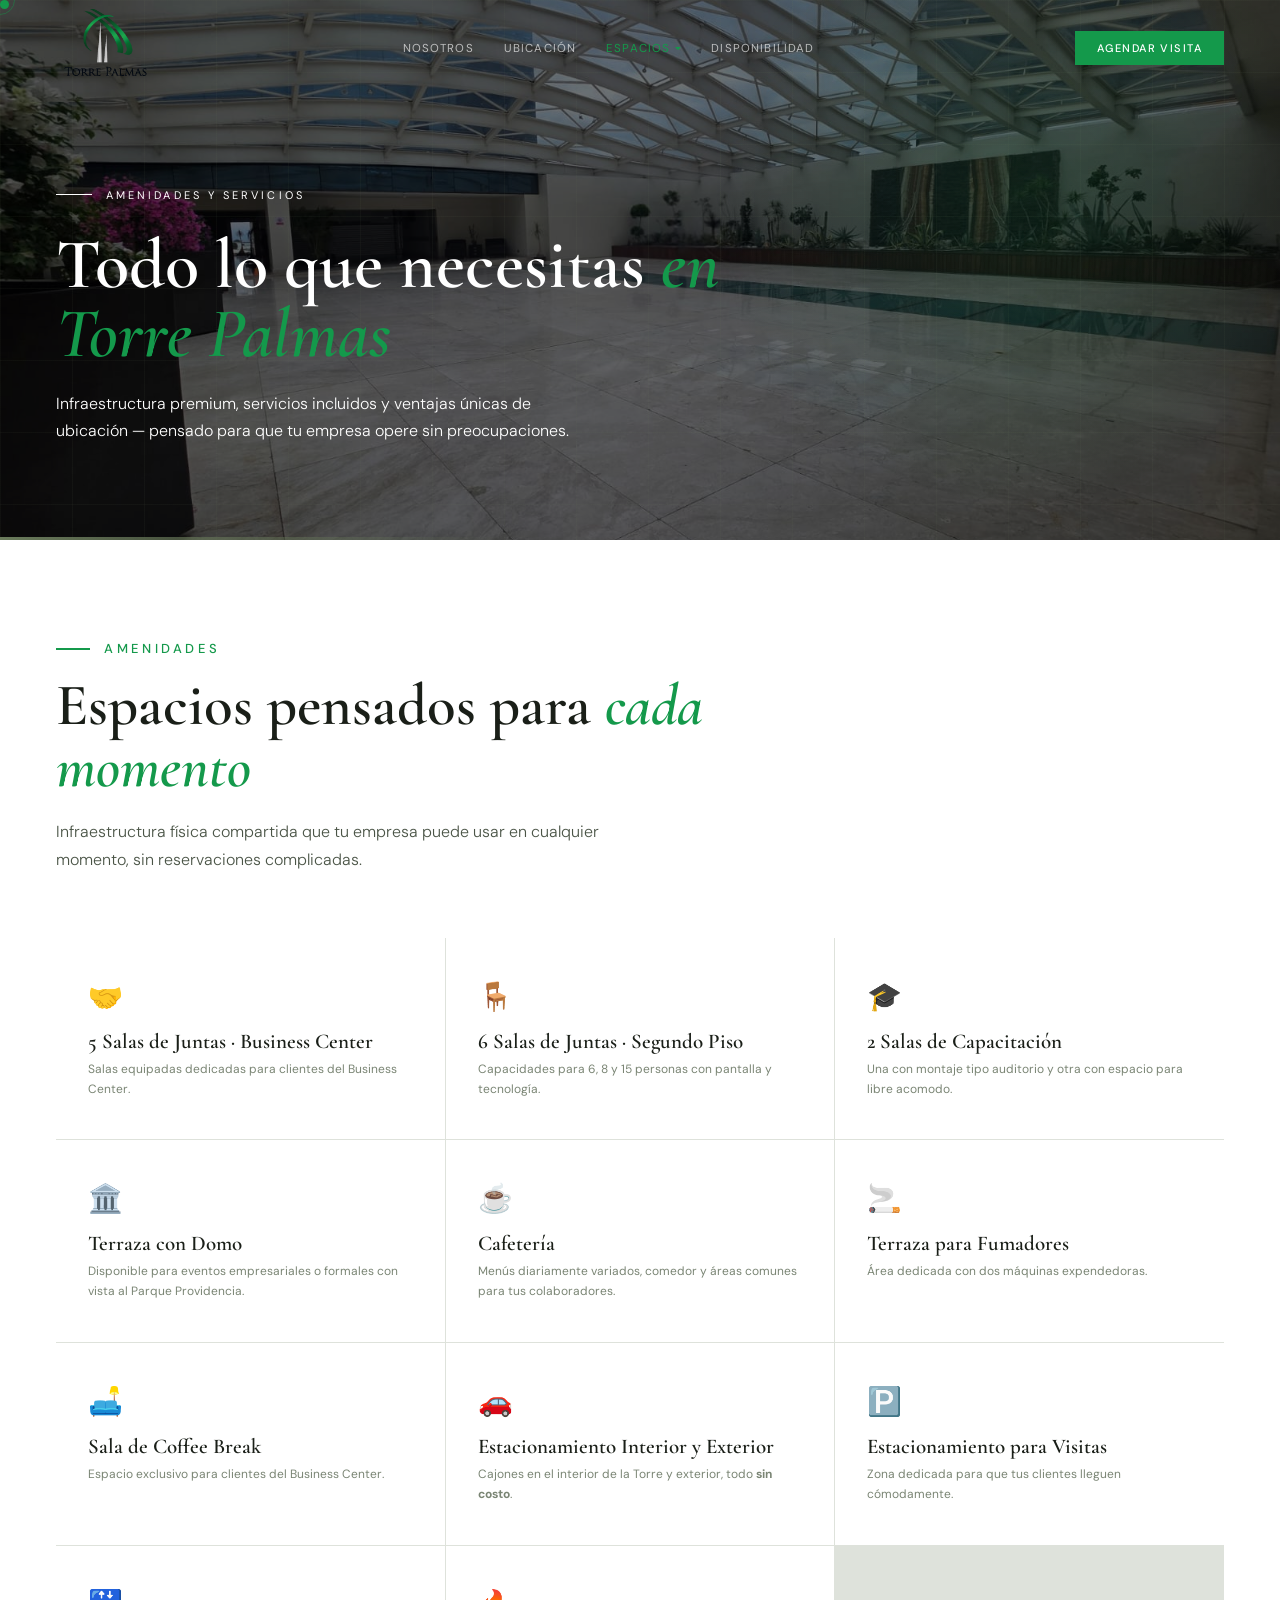
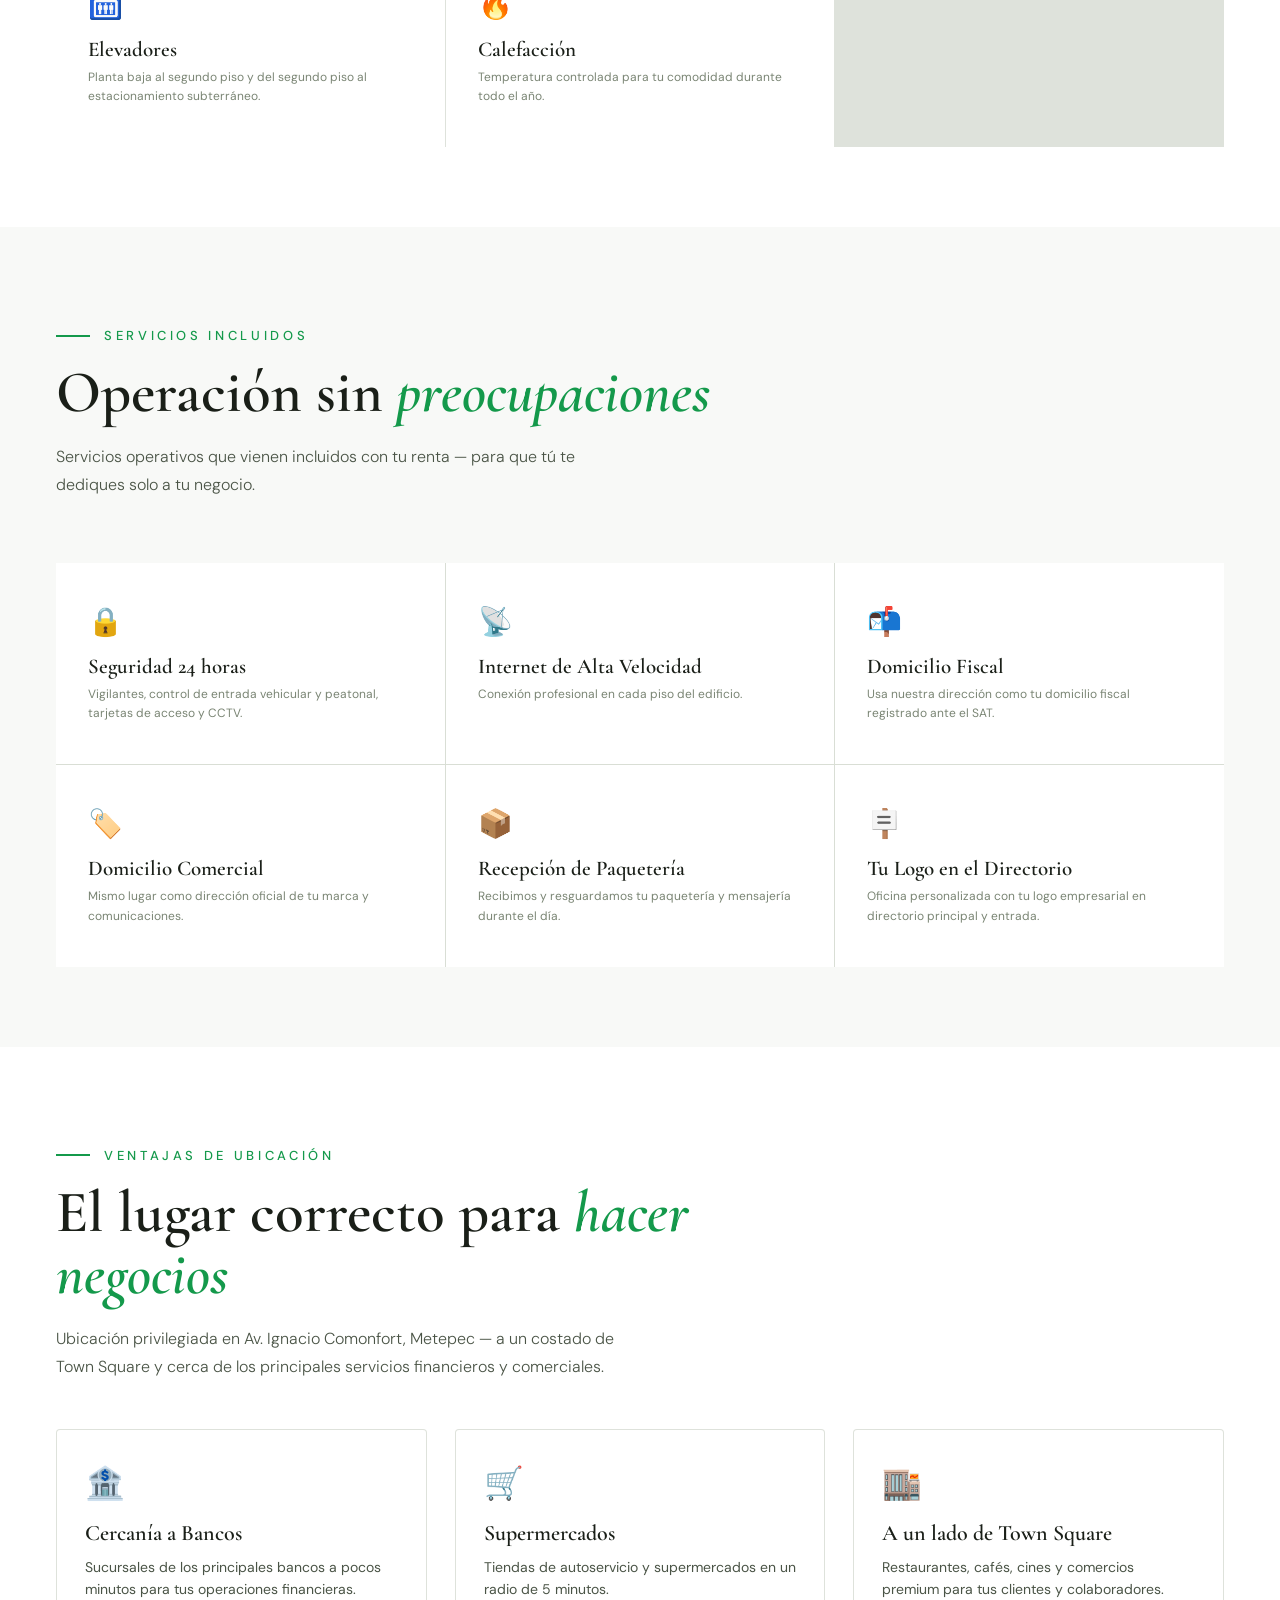
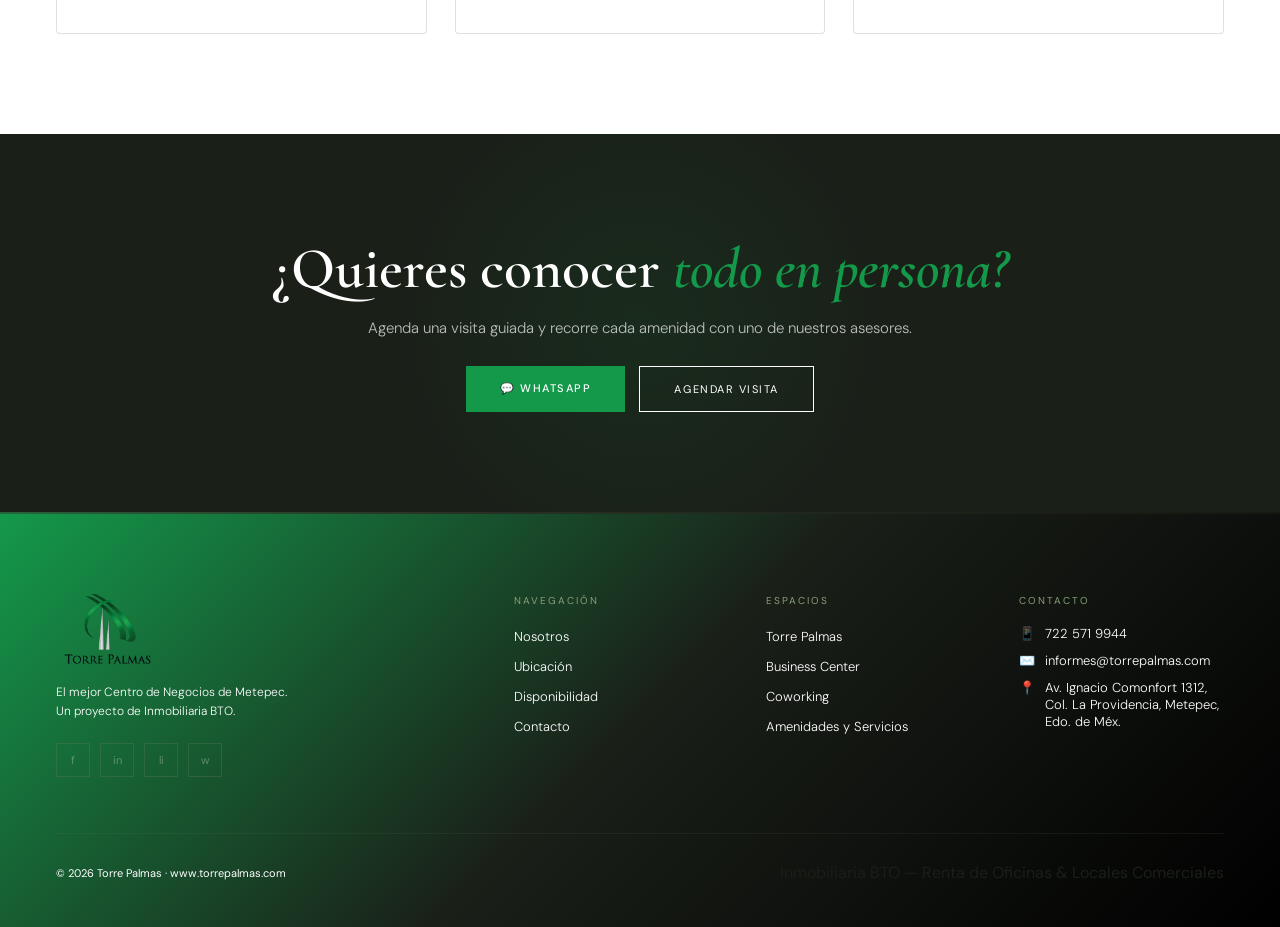
==== commit 30e28979: "feat: carrusel de logos, ajustes hero y fondo amenidades" ====
--- a/amenidades.html
+++ b/amenidades.html
@@ -44,7 +44,7 @@
     /* Hero */
     .product-page-hero { min-height: 60vh; position: relative; overflow: hidden; display: flex; flex-direction: column; justify-content: flex-end; padding: 72px 56px 96px; color: white; }
     .hero-bg { position: absolute; top: 0; left: 0; width: 100%; height: 100%; overflow: hidden; z-index: 0; }
-    .hero-bg::before { content: ''; position: absolute; inset: 0; background-image: url('images/all%20inclusive.jpeg'); background-size: cover; background-position: center; z-index: 1; }
+    .hero-bg::before { content: ''; position: absolute; inset: 0; background-image: url('images/portada%20amenidades.jpeg'); background-size: cover; background-position: center; z-index: 1; }
     .hero-bg::after { content: ''; position: absolute; inset: 0; background: rgba(0, 0, 0, 0.55); z-index: 2; }
     .hero-grid { position: absolute; inset: 0; background-image: linear-gradient(rgba(107,124,92,0.07) 1px, transparent 1px), linear-gradient(90deg, rgba(107,124,92,0.07) 1px, transparent 1px); background-size: 72px 72px; z-index: 2; }
     .hero-glow { position: absolute; top: -120px; right: -60px; width: 640px; height: 640px; background: radial-gradient(circle, rgba(20,153,75,0.13) 0%, transparent 68%); pointer-events: none; z-index: 2; }
--- a/css/styles.css
+++ b/css/styles.css
@@ -78,10 +78,17 @@
    y en el hero del home. El nav mide 96px (desktop) / 80px (móvil). */
 .product-page-hero { padding-top: 128px !important; }
 .product-page-hero .hero-eyebrow { margin-top: 0; }
-#hero { padding-top: 128px !important; }
+
+/* Hero del home: contenido a ~40% desde arriba (en vez de ~30%).
+   Como usa justify-content: flex-end, reducir padding-bottom baja el contenido. */
+#hero {
+  padding-top: 128px !important;
+  padding-bottom: 4vh !important;
+  justify-content: flex-end !important;
+}
 @media (max-width: 768px) {
   .product-page-hero { padding-top: 104px !important; }
-  #hero { padding-top: 104px !important; }
+  #hero { padding-top: 104px !important; padding-bottom: 6vh !important; }
 }
 nav.scrolled {
   background: var(--nav-bg);
@@ -302,16 +309,26 @@
 .product-page-hero .hero-sub { animation-delay:0.45s; }
 .product-page-hero .hero-actions { animation-delay:0.60s; }
 
-/* Aparición al hacer scroll (activada por JS con .reveal-in) */
-.reveal { opacity:0; transform:translateY(28px); transition:opacity 0.7s ease, transform 0.7s cubic-bezier(0.22,1,0.36,1); }
-.reveal.reveal-in { opacity:1; transform:none; }
+/* Aparición al hacer scroll (activada por JS con .reveal-in).
+   Usa animation (no transition) para no contaminar los hovers con el
+   delay escalonado — el delay se pasa vía CSS variable --reveal-delay. */
+.reveal { opacity:0; transform:translateY(28px); }
+.reveal.reveal-in {
+  animation: revealIn 0.7s cubic-bezier(0.22,1,0.36,1) forwards;
+  animation-delay: var(--reveal-delay, 0s);
+}
+@keyframes revealIn {
+  from { opacity:0; transform:translateY(28px); }
+  to   { opacity:1; transform:none; }
+}
 
 @media (prefers-reduced-motion: reduce) {
   .product-page-hero .hero-eyebrow,
   .product-page-hero .hero-h1,
   .product-page-hero .hero-sub,
   .product-page-hero .hero-actions { animation:none; opacity:1; }
-  .reveal { transition:none; opacity:1; transform:none; }
+  .reveal { opacity:1; transform:none; }
+  .reveal.reveal-in { animation:none; }
 }
 
 /* ── NOSOTROS SECTION ── */
